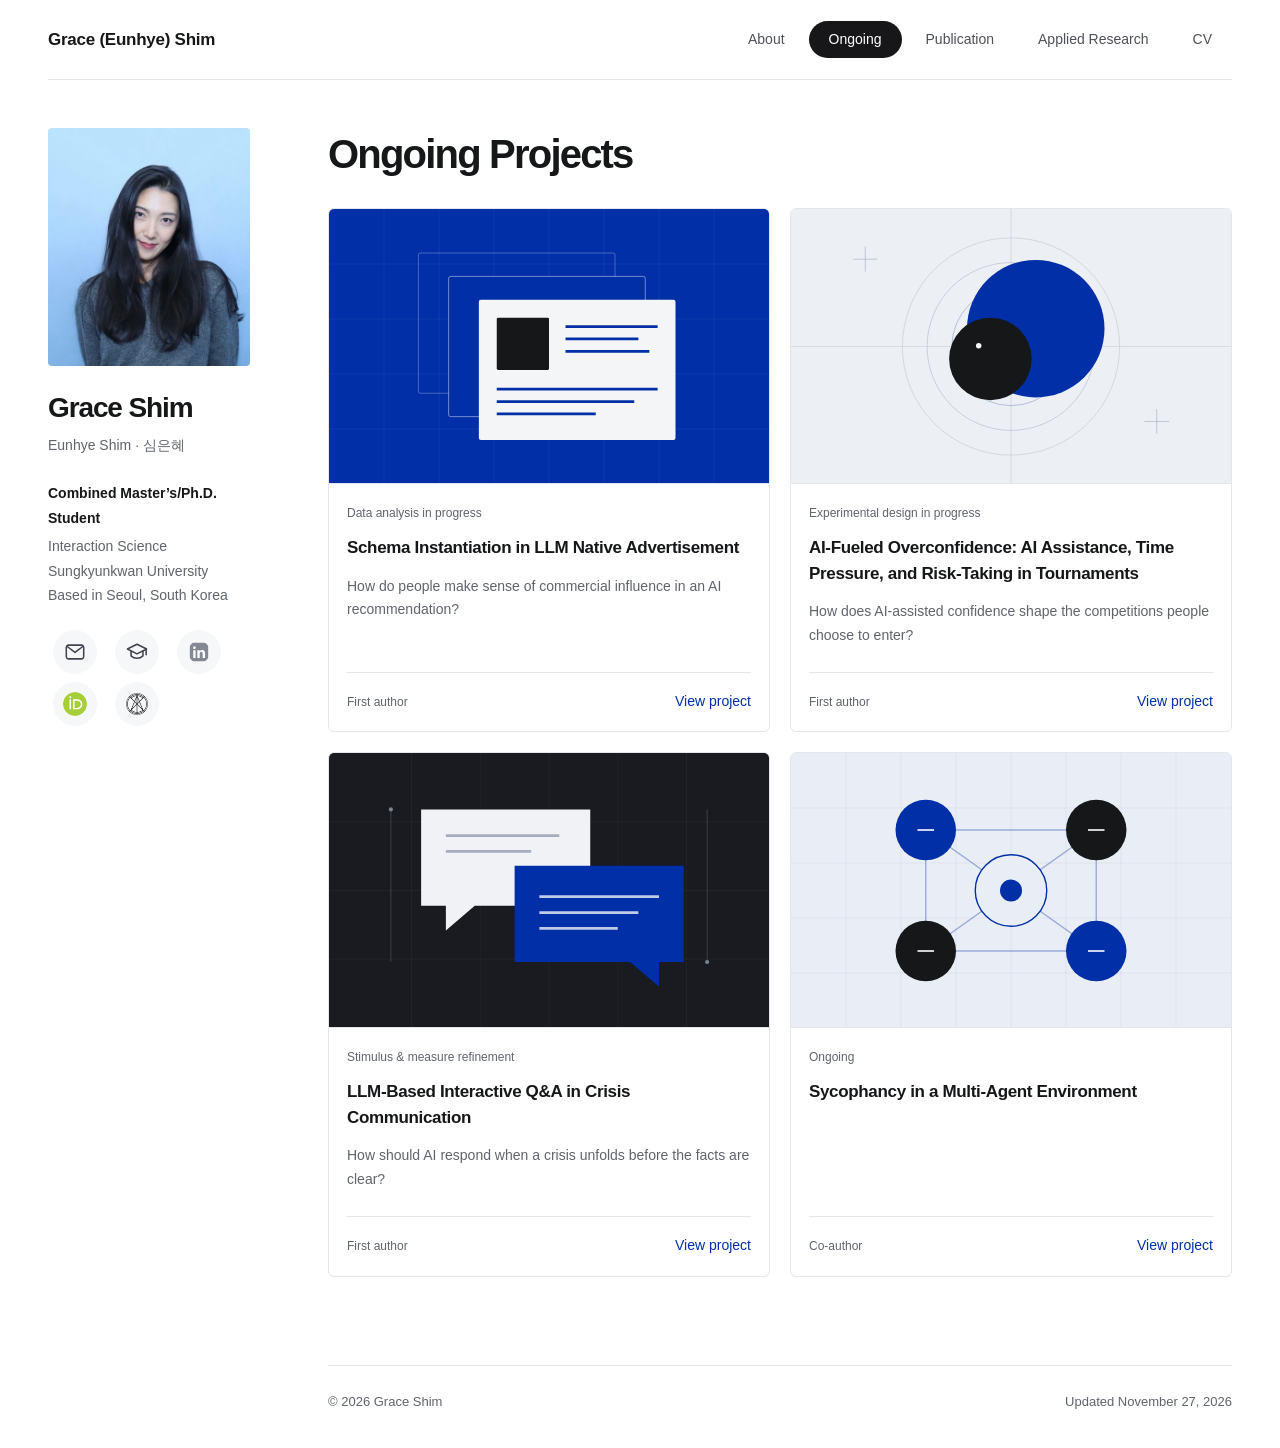
==== ongoing.html @ 19ead4d8 "Keep content aligned when pages start or stop scrolling" ====
<!doctype html>
<html lang="en"><head><meta charset="utf-8"><meta name="viewport" content="width=device-width, initial-scale=1">
<meta name="description" content="Grace (Eunhye) Shim — Combined Master’s/Ph.D. Student in Interaction Science at Sungkyunkwan University. Research and publications.">
<meta name="color-scheme" content="light"><title>Ongoing Projects · Grace Shim</title>
<link rel="icon" href="assets/favicon.svg" type="image/svg+xml">
<link rel="stylesheet" href="assets/style.css?v=fb6dcac56ee7"><script defer src="assets/analytics.js?v=6066d4ee3aa5" data-analytics
      data-measurement-id="G-3YJT2VN86Y" data-allowed-hosts="[&quot;grace807.github.io&quot;]"
      data-page-id="ongoing" data-page-section="ongoing"></script><script defer src="assets/site.js?v=20640fb9d4d9"></script></head>
<body data-page="ongoing"><a class="skip-link" href="#main">Skip to content</a>
<div class="site-shell"><header class="topbar"><a class="wordmark" href="index.html">Grace (Eunhye) Shim</a>
<button class="menu-toggle" type="button" aria-label="Main menu" aria-controls="primary-nav" aria-expanded="false" hidden>
  <svg width="24" height="24" viewBox="0 0 24 24" fill="none" stroke="currentColor" stroke-width="1.7" stroke-linecap="round" aria-hidden="true">
    <path class="menu-bars" d="M3 6h18 M3 12h18 M3 18h18"/><path class="menu-cross" d="m5 5 14 14 M19 5 5 19"/>
  </svg>
</button>
<nav id="primary-nav" aria-label="Main navigation"><a href="index.html" data-track-event="navigation_click" data-track-link-id="about">About</a><a href="ongoing.html" aria-current="page" data-track-event="navigation_click" data-track-link-id="ongoing">Ongoing</a><a href="publications.html" data-track-event="navigation_click" data-track-link-id="publications">Publication</a><a href="research.html" data-track-event="navigation_click" data-track-link-id="research">Applied Research</a><button type="button" class="" data-cv-open aria-haspopup="dialog" aria-controls="cv-dialog" aria-expanded="false">CV</button></nav></header>
<div class="layout"><aside class="profile" aria-label="Grace Shim profile">
<a class="portrait-link" href="index.html" aria-label="Grace Shim home"><img class="portrait" src="assets/portrait.jpg" alt="Portrait of Grace (Eunhye) Shim" width="224" height="260"></a>
<p class="profile-name">Grace Shim</p><p class="also-known">Eunhye Shim · 심은혜</p>
<p class="profile-role">Combined Master’s/Ph.D. Student</p><p class="affiliation">Interaction Science<br>Sungkyunkwan University<br>Based in Seoul, South Korea</p>
<div class="profile-links"><a class="profile-email" href="mailto:eunhyeshim807@gmail.com" aria-label="Email" data-track-event="profile_link_click" data-track-link-id="email"><svg viewBox="0 0 24 24" width="44" height="44" fill="none" stroke="currentColor" stroke-width="1.7" stroke-linecap="round" stroke-linejoin="round" aria-hidden="true" focusable="false"><rect x="2.5" y="4.5" width="19" height="15" rx="2.4"/><path d="m3.5 6 8.5 6.5L20.5 6"/></svg><span class="profile-link-name" aria-hidden="true">Email</span></a><a class="profile-google_scholar" href="https://scholar.google.com/citations?user=8Ap1jGoAAAAJ&amp;hl=ko&amp;oi=ao" aria-label="Google Scholar" data-track-event="profile_link_click" data-track-link-id="google_scholar"><svg viewBox="0 0 24 24" width="44" height="44" fill="none" stroke="currentColor" stroke-width="1.7" stroke-linecap="round" stroke-linejoin="round" aria-hidden="true" focusable="false"><path d="M1.5 8.8 12 3.5l10.5 5.3L12 14.1Z"/><path d="M5.5 11v5.2c3.5 3.5 9.5 3.5 13 0V11m3.5-2v6"/></svg><span class="profile-link-name" aria-hidden="true">Google Scholar</span></a><button class="profile-linkedin" type="button" disabled aria-label="LinkedIn (not linked yet)"><svg viewBox="0 0 24 24" width="44" height="44" fill="none" stroke="currentColor" stroke-width="1.7" stroke-linecap="round" stroke-linejoin="round" aria-hidden="true" focusable="false"><rect x="2" y="2" width="20" height="20" rx="2" fill="currentColor" stroke="none"/><g fill="white" stroke="none"><circle cx="7" cy="7.3" r="1.5"/><path d="M5.7 10h2.6v8.5H5.7zm4.5 0h2.5v1.2c.6-.9 1.5-1.5 2.8-1.5 2.2 0 3.1 1.4 3.1 3.6v5.2H16v-4.8c0-1.2-.4-1.9-1.5-1.9s-1.7.8-1.7 2.1v4.6h-2.6z"/></g></svg><span class="profile-link-name" aria-hidden="true">LinkedIn</span></button><a class="profile-orcid" href="https://orcid.org/0009-0001-8136-0627" aria-label="ORCID" data-track-event="profile_link_click" data-track-link-id="orcid"><img class="profile-logo orcid-logo" src="assets/logos/orcid-id.svg" width="72" height="72" alt=""><span class="profile-link-name" aria-hidden="true">ORCID</span></a><a class="profile-axis_lab" href="https://www.axislabskku.com/members/eunhye-shim" aria-label="AXIS Lab" data-track-event="profile_link_click" data-track-link-id="axis_lab"><img class="profile-logo axis-logo" src="assets/logos/axis-lab.png?v=41e75b4dadca" width="681" height="681" alt=""><span class="profile-link-name" aria-hidden="true">AXIS Lab</span></a></div>
</aside>
<div class="content-column">
<main id="main" tabindex="-1"><h1>Ongoing Projects</h1>
      <div class="portfolio-grid"><article class="portfolio-card">
          <a class="project-card-link" href="research/llm-advertising.html" aria-labelledby="card-llm-advertising" data-track-event="project_open" data-track-content-id="llm-advertising" data-track-content-type="ongoing">
            <div class="project-cover"><img src="assets/research/llm-advertising.svg" alt="" width="640" height="400" loading="lazy" decoding="async"></div>
            <div class="project-card-body"><p class="portfolio-meta">Data analysis in progress</p>
              <h2 id="card-llm-advertising">Schema Instantiation in LLM Native Advertisement</h2><p class="project-teaser">How do people make sense of commercial influence in an AI recommendation?</p>
              <div class="portfolio-bottom"><span>First author</span><span class="project-cta">View project</span></div>
            </div>
          </a></article><article class="portfolio-card">
          <a class="project-card-link" href="research/ai-overconfidence.html" aria-labelledby="card-ai-overconfidence" data-track-event="project_open" data-track-content-id="ai-overconfidence" data-track-content-type="ongoing">
            <div class="project-cover"><img src="assets/research/ai-overconfidence.svg" alt="" width="640" height="400" loading="lazy" decoding="async"></div>
            <div class="project-card-body"><p class="portfolio-meta">Experimental design in progress</p>
              <h2 id="card-ai-overconfidence">AI-Fueled Overconfidence: AI Assistance, Time Pressure, and Risk-Taking in Tournaments</h2><p class="project-teaser">How does AI-assisted confidence shape the competitions people choose to enter?</p>
              <div class="portfolio-bottom"><span>First author</span><span class="project-cta">View project</span></div>
            </div>
          </a></article><article class="portfolio-card">
          <a class="project-card-link" href="research/crisis-communication.html" aria-labelledby="card-crisis-communication" data-track-event="project_open" data-track-content-id="crisis-communication" data-track-content-type="ongoing">
            <div class="project-cover"><img src="assets/research/crisis-communication.svg" alt="" width="640" height="400" loading="lazy" decoding="async"></div>
            <div class="project-card-body"><p class="portfolio-meta">Stimulus &amp; measure refinement</p>
              <h2 id="card-crisis-communication">LLM-Based Interactive Q&amp;A in Crisis Communication</h2><p class="project-teaser">How should AI respond when a crisis unfolds before the facts are clear?</p>
              <div class="portfolio-bottom"><span>First author</span><span class="project-cta">View project</span></div>
            </div>
          </a></article><article class="portfolio-card">
          <a class="project-card-link" href="research/multi-agent-sycophancy.html" aria-labelledby="card-multi-agent-sycophancy" data-track-event="project_open" data-track-content-id="multi-agent-sycophancy" data-track-content-type="ongoing">
            <div class="project-cover"><img src="assets/research/multi-agent-sycophancy.svg" alt="" width="640" height="400" loading="lazy" decoding="async"></div>
            <div class="project-card-body"><p class="portfolio-meta">Ongoing</p>
              <h2 id="card-multi-agent-sycophancy">Sycophancy in a Multi-Agent Environment</h2>
              <div class="portfolio-bottom"><span>Co-author</span><span class="project-cta">View project</span></div>
            </div>
          </a></article></div></main>
<footer><span>© 2026 Grace Shim</span><span class="footer-updated">Updated November 27, 2026</span></footer></div></div></div><dialog id="cv-dialog" aria-labelledby="cv-title" aria-describedby="cv-description">
      <h2 id="cv-title">Curriculum vitae</h2>
      <p id="cv-description">A downloadable CV will be available soon.</p><div class="cv-actions">
      <form method="dialog"><button class="cv-close" autofocus>Close</button></form></div></dialog></body></html>
---- assets/style.css ----
@charset "UTF-8";

/* Palette and type. IKB is reserved for links and restrained accents. */
:root {
  --ink: #161719;
  --muted: #60646c;
  --accent: #002fa7;
  --line: #e5e6e9;
  --soft: #f6f7f9;
  --body: "Helvetica Neue", Helvetica, Arial, sans-serif;
}
* { box-sizing: border-box; }
html { scroll-behavior: smooth; scroll-padding-top: calc(var(--header-height, 180px) + 20px); }
body {
  margin: 0;
  background: #fff;
  color: var(--ink);
  font: 16px/1.75 var(--body);
  -webkit-font-smoothing: antialiased;
}
a { color: var(--accent); text-underline-offset: 4px; text-decoration-thickness: 1px; }
a:hover { color: #001d70; }
button { font: inherit; cursor: pointer; }
a, button, summary { -webkit-tap-highlight-color: transparent; }
a:focus-visible, button:focus-visible, summary:focus-visible {
  outline: 2px solid var(--accent);
  outline-offset: 5px;
}
h1, h2, h3, h4, p { margin-top: 0; }
h1, h2, h3, h4 { line-height: 1.3; }
h1 { font-size: clamp(2.125rem, 3.15vw, 2.5rem); font-weight: 550; letter-spacing: -.045em; margin-bottom: 24px; }
h2 { font-size: 1.5rem; font-weight: 550; letter-spacing: -.035em; margin-bottom: 24px; }
h3 { font-size: 1.0625rem; font-weight: 550; letter-spacing: -.015em; margin-bottom: 8px; }
h4 { font-size: 1rem; font-weight: 550; letter-spacing: -.01em; margin-bottom: 8px; }
p { margin-bottom: 16px; }
main { min-width: 0; outline: none; }
/* The layout column sets one shared width for prose, headings, rules, and figures. */
.site-shell { max-width: 1440px; margin: auto; padding: 0 48px; }
.muted { color: var(--muted); }

/* Open navigation with a compact black active pill. */
.topbar {
  position: sticky;
  top: 0;
  z-index: 20;
  background: #fff;
  flex-shrink: 0;
  min-height: 80px;
  display: flex;
  align-items: center;
  justify-content: space-between;
  gap: 28px;
  border-bottom: 1px solid var(--line);
}
.wordmark { color: var(--ink); font-size: 1.0625rem; letter-spacing: -.015em; font-weight: 650; text-decoration: none; }
.menu-toggle { display: none; }
.topbar nav {
  display: flex;
  flex-wrap: wrap;
  gap: 4px;
  align-items: center;
}
.topbar nav a, .topbar nav button {
  color: #4e5157;
  font-size: .875rem;
  font-weight: 500;
  line-height: 1.5;
  padding: 8px 20px;
  border-radius: 999px;
  white-space: nowrap;
  text-align: center;
  text-decoration: none;
  border: 0;
  background: transparent;
  transition: background-color .16s ease, color .16s ease;
}
.topbar nav a:hover, .topbar nav button:hover { background: #f1f2f4; color: var(--ink); }
.topbar nav a[aria-current="page"], .topbar nav button[aria-expanded="true"] { background: #171719; color: #fff; }
.cv-text-trigger { color: var(--accent); padding: 0; border: 0; background: transparent; }
#cv-dialog { width: min(440px, calc(100% - 40px)); padding: 32px; border: 1px solid var(--line); border-radius: 10px; color: var(--ink); background: #fff; box-shadow: 0 24px 80px #0003; }
#cv-dialog::backdrop { background: #16171966; }
#cv-dialog h2 { margin-bottom: 16px; }
#cv-description { color: var(--muted); font-size: 1rem; }
.cv-actions { display: flex; flex-wrap: wrap; align-items: center; gap: 12px; margin-top: 28px; }
.cv-actions form { margin: 0; }
.cv-close, .cv-download { display: inline-block; padding: 9px 18px; border: 0; border-radius: 999px; font-size: .875rem; font-weight: 500; text-decoration: none; }
.cv-close { color: var(--ink); background: var(--soft); }
.cv-close:hover { background: #e9ebef; }
.cv-download { background: var(--ink); color: #fff; }
.cv-download:hover { background: #33363c; color: #fff; }

/* Portrait rail and reading column. */
.layout { display: grid; grid-template-columns: 216px minmax(0, 1fr); gap: 64px; padding-top: 48px; }
.profile { min-width: 0; }
.content-column { min-width: 0; }
.content-column main { margin-bottom: 88px; }
.portrait-link { display: block; width: fit-content; margin-bottom: 25px; }
.portrait { display: block; width: 202px; height: 238px; object-fit: cover; object-position: center 30%; border-radius: 4px; background: var(--soft); }
.profile-name { font-size: 1.75rem; line-height: 1.2; font-weight: 550; letter-spacing: -.04em; margin-bottom: 8px; }
.also-known { color: var(--muted); font-size: .875rem; margin-bottom: 24px; }
.profile-role { font-size: .875rem; font-weight: 550; margin-bottom: 4px; }
.affiliation { color: var(--muted); font-size: .875rem; line-height: 1.75; margin-bottom: 22px; }
.profile-links { display: grid; grid-template-columns: repeat(3, minmax(44px, 54px)); gap: 8px; }
.profile-links .profile-orcid { grid-column: 1; }
.profile-links :is(a, button) { position: relative; display: grid; justify-items: center; align-content: start; color: #40444c; text-decoration: none; border-radius: 8px; }
.profile-links button:disabled { padding: 0; border: 0; background: transparent; color: #838893; cursor: default; }
.profile-links svg { display: block; padding: 11px; border-radius: 50%; background: var(--soft); }
.profile-logo { display: block; width: 44px; height: 44px; padding: 10px; object-fit: contain; border-radius: 50%; background: var(--soft); }
.axis-logo { padding: 11px; }
.profile-links a:is(:hover, :focus-visible) .profile-logo { outline: 1px solid var(--accent); outline-offset: -1px; }
.profile-links a:hover, .profile-links a:focus-visible { color: var(--accent); }
.profile-links a:is(:hover, :focus-visible) svg { background: #edf1fc; }
.profile-links a:focus-visible { outline-offset: -2px; }
.profile-link-name { position: absolute; bottom: calc(100% + 3px); left: 50%; transform: translateX(-50%); padding: 3px 8px; border-radius: 5px; white-space: nowrap; font-size: .8125rem; color: white; background: var(--ink); visibility: hidden; pointer-events: none; }
.profile-links :is(.profile-email, .profile-orcid) .profile-link-name { left: 0; transform: none; }
.profile-links a:last-child .profile-link-name { left: auto; right: 0; transform: none; }
.profile-links :is(a, button):is(:hover, :focus-visible) .profile-link-name { visibility: visible; }
.intro h1 { margin-bottom: 26px; }
.biography p { color: #45484f; line-height: 1.8; margin-bottom: 18px; }
.research-interests { margin-top: 28px; }
.research-interests h2 { font-size: 1rem; font-weight: 550; letter-spacing: -.01em; margin-bottom: 12px; }
.interest-list { display: flex; flex-wrap: wrap; gap: 8px 22px; list-style: none; margin: 0; padding: 0; }
.interest-list li { position: relative; max-width: 100%; padding-left: 13px; font-size: .875rem; line-height: 1.6; color: #45484f; }
.interest-list li::before { content: ""; position: absolute; left: 0; top: .65em; width: 4px; height: 4px; background: var(--accent); }
.editorial-note { color: #6b7078; font-size: .8125rem; line-height: 1.65; margin-top: 26px; padding-left: 13px; border-left: 1px solid #c8ceda; }
.page-lead { color: var(--muted); margin-bottom: 32px; }
.news-list { list-style: none; margin: 8px 0 0; padding: 0; }
.news-list li { display: grid; grid-template-columns: 84px minmax(0, 1fr); gap: 20px; padding: 18px 0; border-bottom: 1px solid var(--line); }
.news-list time { color: var(--muted); font-size: .875rem; line-height: 1.8; }
.news-list p { margin: 0; font-size: .9375rem; line-height: 1.8; }
.news-emoji { display: inline-block; margin-right: .45em; }
.news-link { display: inline-block; margin-left: 5px; font-size: .875rem; text-decoration: none; }
.news-link:hover { text-decoration: underline; }

/* Image-led ongoing research cards. */
.section { margin-top: 56px; }
.section-heading { display: flex; justify-content: space-between; align-items: baseline; gap: 20px; padding-bottom: 17px; border-bottom: 1px solid #ccd0d6; }
.section-heading h2 { margin-bottom: 0; }
.text-link { font-size: .875rem; font-weight: 500; text-decoration: none; }
.text-link:hover { text-decoration: underline; }
.section-heading .text-link { white-space: nowrap; }
.portfolio-grid { display: grid; grid-template-columns: repeat(2, minmax(0, 1fr)); gap: 20px; margin-top: 28px; }
.portfolio-card { min-width: 0; }
.project-card-link { display: flex; flex-direction: column; height: 100%; color: var(--ink); text-decoration: none; border: 1px solid var(--line); border-radius: 6px; background: #fff; transition: border-color .18s ease, box-shadow .18s ease; }
.project-card-link:hover, .project-card-link:focus-visible { color: var(--ink); border-color: #b8c2d8; box-shadow: 0 8px 24px #1617190a; }
.project-cover { aspect-ratio: 8 / 5; overflow: hidden; background: var(--soft); border-radius: 5px 5px 0 0; border-bottom: 1px solid var(--line); }
.project-cover img { display: block; width: 100%; height: 100%; object-fit: cover; }
.project-card-body { display: flex; flex: 1; flex-direction: column; padding: 20px 18px 18px; }
.portfolio-meta { color: var(--muted); font-size: .75rem; line-height: 1.6; margin-bottom: 12px; }
.portfolio-card h2 { font-size: 1.0625rem; line-height: 1.5; font-weight: 550; letter-spacing: -.02em; margin-bottom: 26px; }
.portfolio-bottom { display: flex; flex-wrap: wrap; justify-content: space-between; align-items: baseline; gap: 8px 14px; margin-top: auto; padding-top: 16px; border-top: 1px solid var(--line); color: var(--muted); font-size: .75rem; }
.project-teaser { color: var(--muted); font-size: .875rem; line-height: 1.7; margin: -12px 0 24px; }
.interface-cover { padding: 16px; display: flex; align-items: center; }
.interface-cover img { height: auto; object-fit: contain; border: 1px solid var(--line); box-shadow: 0 5px 16px #1617190c; }
.project-cta { color: var(--accent); font-size: .875rem; font-weight: 500; }
.project-card-link:hover .project-cta { text-decoration: underline; text-underline-offset: 4px; }

/* Bibliography and filters. */
.publication { border-bottom: 1px solid var(--line); padding: 27px 0; scroll-margin-top: 28px; }
.publication h3 { font-size: 1.0625rem; line-height: 1.6; letter-spacing: -.01em; }
.publication h3 a { color: var(--ink); text-decoration: none; }
.publication h3 a:hover { color: var(--accent); }
.language-note { color: var(--muted); font-size: .8125rem; font-weight: 400; letter-spacing: normal; white-space: nowrap; }
.pub-meta { display: flex; gap: 13px; align-items: center; flex-wrap: wrap; color: var(--muted); font-size: .8125rem; margin-bottom: 12px; }
.tag { color: #555e6d; background: #f2f4f7; border-radius: 999px; padding: 2px 10px; font-size: .75rem; font-weight: 400; }
.authors, .venue { font-size: .875rem; line-height: 1.75; color: var(--muted); margin-bottom: 4px; }
.authors strong { color: var(--ink); font-weight: 550; }
.venue { font-style: normal; }
.resources { display: flex; flex-wrap: wrap; gap: 19px; margin-top: 14px; }
.resources:empty { display: none; }
.resource { font-size: .875rem; text-decoration: none; }
.resource:hover { text-decoration: underline; }
.note { color: var(--muted); font-size: .875rem; margin: 12px 0 5px; }
.filters { display: flex; flex-wrap: wrap; gap: 6px; margin: 29px 0; }
.filters button { border: 1px solid transparent; border-radius: 999px; background: var(--soft); color: #555960; font-size: .875rem; padding: 6px 15px; }
.filters button:hover { background: #e9ebef; }
.filters button[aria-pressed="true"] { background: #171719; color: white; }
.publication-group { margin-top: 36px; }
.publication-group .group-title { font-size: 1.375rem; font-weight: 550; line-height: 1.4; letter-spacing: -.025em; margin: 0; }

/* Background, timelines, and previous applied projects. */
.timeline { margin-top: 28px; }
.timeline-item { border-left: 1px solid #d2d8e0; padding-left: 22px; margin-bottom: 30px; }
.timeline-item h3, .timeline-item h4 { margin-bottom: 5px; }
.timeline-item p { margin-bottom: 5px; }
.timeline-item .date { color: var(--muted); font-size: .8125rem; margin-bottom: 9px; }
.timeline-item .muted, .timeline-item .role { font-size: .875rem; }
.timeline-item .role { color: var(--accent); }
.applied-description { padding-left: 1.2em; margin: 12px 0 0; color: var(--muted); font-size: .875rem; line-height: 1.3; list-style-type: disc; }
.applied-description > li { padding-left: 3px; margin-bottom: 6px; }
.applied-description > li:last-child { margin-bottom: 0; }
.first-section { margin-top: 40px; }
.experience-group { margin-top: 28px; }
.experience-group + .experience-group { margin-top: 36px; }
.experience-heading { font-size: 1.125rem; line-height: 1.5; font-weight: 550; letter-spacing: -.02em; }
.section-toggle { display: flex; align-items: baseline; justify-content: space-between; gap: 24px; padding: 0 0 17px; border-bottom: 1px solid var(--line); cursor: pointer; list-style: none; }
.section-toggle::-webkit-details-marker { display: none; }
.section-toggle h2, .section-toggle h3 { margin-bottom: 0; }
.section-toggle::after { content: "+"; flex: 0 0 24px; font-size: 1.25rem; line-height: 1; text-align: center; font-weight: 400; color: var(--muted); }
details[open] > .section-toggle::after { content: "−"; }
.section-toggle:hover::after { color: var(--ink); }
.disclosure-body { padding-top: 20px; }
.disclosure-body > p { margin-bottom: 8px; }
.prior-heading { margin-top: 44px; }
.applied-projects { margin-top: 25px; }
.applied-project { border-bottom: 1px solid var(--line); }
.applied-project:first-child { border-top: 1px solid var(--line); }
.applied-project > summary, .applied-project-summary { padding: 21px 20px 21px 0; margin-left: 19px; color: var(--ink); font-size: 1rem; font-weight: 500; line-height: 1.65; }
.applied-project > summary { cursor: pointer; list-style-position: outside; }
.applied-project[open] > summary { padding-bottom: 6px; }
.applied-project > summary::marker { color: #757d8a; font-size: .75rem; }
.applied-project-title { display: inline; margin: 0; font: inherit; letter-spacing: normal; }
.project-org { display: block; color: var(--muted); font-size: .875rem; font-weight: 400; margin-top: 5px; }
.applied-project-body { margin-left: 19px; padding: 0 20px 24px 0; }
.applied-project-body .applied-description { margin-left: 12px; }
.applied-project-body .role { color: var(--accent); font-size: .875rem; line-height: 1.5; }
.applied-project-body p { margin-bottom: 8px; }
.applied-project[open] { background: #f8f9fb; }

/* Detail pages and web CV. */
.back-link { display: inline-block; margin-bottom: 35px; }
.project-title { font-size: clamp(1.875rem, 3.2vw, 2.65rem); line-height: 1.3; }
.project-facts { display: grid; grid-template-columns: 1fr 1fr; gap: 25px; padding: 25px 0; border-top: 1px solid var(--line); border-bottom: 1px solid var(--line); margin: 32px 0; }
.project-facts dt { color: var(--muted); font-size: .8125rem; margin-bottom: 5px; }
.project-facts dd { margin: 0; font-size: .9375rem; }
.project-figure { margin: 36px 0 44px; }
.project-figure > a { display: block; padding: 16px; background: var(--soft); border: 1px solid var(--line); border-radius: 6px; }
.project-figure img { display: block; width: 100%; height: auto; }
.project-figure figcaption { font-size: .8125rem; line-height: 1.7; color: var(--muted); margin-top: 13px; }
.project-figure figcaption a { white-space: nowrap; margin-left: 5px; }
.project-gallery { display: grid; grid-template-columns: repeat(2, minmax(0, 1fr)); gap: 22px; margin: 32px 0 40px; }
.project-gallery .project-figure { min-width: 0; margin: 0; scroll-snap-align: start; }
.project-gallery .project-figure > a { padding: 10px; }
.project-gallery:focus-visible { outline: 2px solid var(--accent); outline-offset: 5px; }
.project-gallery-three { grid-template-columns: repeat(3, minmax(0, 1fr)); }
.project-gallery-three .project-figure > a { display: grid; place-items: center; aspect-ratio: 8 / 5; }
.project-gallery-three img { width: 100%; height: 100%; min-height: 0; object-fit: contain; }
.project-gallery-portrait .project-figure > a { aspect-ratio: auto; }
.project-gallery-portrait img { height: auto; }
.figure-label { display: block; color: var(--ink); font-size: .875rem; margin-bottom: 5px; }
.project-section h2 { font-size: 1.125rem; }
.project-progress { color: var(--muted); font-size: .875rem; border-left: 2px solid var(--accent); padding-left: 16px; margin-top: 36px; }
.project-placeholder, .cv-notice { border: 1px solid var(--line); border-radius: 4px; padding: 26px 28px; background: #fafbfc; }
.project-placeholder { margin-top: 36px; }
.project-placeholder h2 { font-size: 1.25rem; margin-bottom: 10px; }
.project-placeholder p { color: var(--muted); margin: 0; }
.source-note { color: var(--muted); font-size: .8125rem; border-top: 1px solid var(--line); padding-top: 24px; margin-top: 36px; }
.cv-notice p { color: var(--muted); font-size: .9375rem; margin-bottom: 14px; }
.print-button { padding: 8px 14px; background: var(--ink); color: white; border: 0; border-radius: 4px; font-size: .875rem; }
.cv-contact { font-size: .9375rem; margin-top: 24px; }
.awards { list-style: none; padding: 0; }
.awards li { padding: 17px 0; border-bottom: 1px solid var(--line); font-size: 1rem; }
.awards strong { font-weight: 550; }
.awards span { display: block; color: var(--muted); font-size: .875rem; }
.awards p { font-size: .9375rem; color: var(--muted); margin: 5px 0 0; }
.skills > div { margin-bottom: 22px; }
.skills dt { font-weight: 550; }
.skills dd { color: var(--muted); margin: 4px 0; }
.research-list { margin-top: 22px; }
.research-card { padding: 22px 0; border-bottom: 1px solid var(--line); }
.research-card h3 { font-size: 1.0625rem; line-height: 1.6; }
.research-card h3 a { color: var(--ink); text-decoration: none; }
.research-card h3 a:hover { color: var(--accent); }
.research-card p { font-size: .875rem; color: var(--muted); margin-bottom: 10px; }
footer { display: flex; justify-content: space-between; gap: 18px; border-top: 1px solid var(--line); padding: 25px 0 35px; font-size: .8125rem; color: var(--muted); }

/* Accessibility and responsive layout. */
/* Keep content aligned across short and long pages with classic scrollbars. */
@media screen {
  html { overflow-y: scroll; }
}
@media (forced-colors: none) {
  html.auto-hide-scrollbar { scrollbar-width: thin; scrollbar-color: transparent transparent; transition: scrollbar-color .25s ease; }
  html.auto-hide-scrollbar.is-scrolling { scrollbar-color: #c8cbd1 transparent; }
  html.auto-hide-scrollbar body { scrollbar-color: auto; }
  html.auto-hide-scrollbar::-webkit-scrollbar { width: 6px; height: 6px; }
  html.auto-hide-scrollbar::-webkit-scrollbar-track { background: transparent; }
  html.auto-hide-scrollbar::-webkit-scrollbar-thumb { background: transparent; border-radius: 999px; }
  html.auto-hide-scrollbar.is-scrolling::-webkit-scrollbar-thumb { background: #c8cbd1; }
  html.auto-hide-scrollbar::-webkit-scrollbar-button { display: none; }
}
.skip-link { position: fixed; left: 20px; top: -80px; padding: 12px 20px; z-index: 30; background: white; }
.skip-link:focus { top: 12px; }
.sr-only { position: absolute; width: 1px; height: 1px; padding: 0; margin: -1px; overflow: hidden; clip: rect(0,0,0,0); white-space: nowrap; border: 0; }
[hidden] { display: none !important; }
@media screen and (min-width: 761px) {
  .profile { position: sticky; top: calc(var(--header-height, 80px) + 48px); align-self: start; max-height: calc(100vh - var(--header-height, 80px) - 72px); max-height: calc(100dvh - var(--header-height, 80px) - 72px); overflow-y: auto; scrollbar-width: none; }
  .profile::-webkit-scrollbar { display: none; }
}
@media (max-width: 1000px) {
  .site-shell { padding: 0 32px; }
  .layout { grid-template-columns: 184px minmax(0,1fr); gap: 44px; }
  .portrait { width: 184px; height: 218px; }
  .topbar nav a, .topbar nav button { padding-inline: 14px; }
}
@media (max-width: 760px) {
  .site-shell { padding: 0 24px; }
  .topbar { min-height: 0; padding: 8px 0; display: grid; grid-template-columns: minmax(0, 1fr) auto; gap: 0 12px; }
  .wordmark { font-size: 1rem; }
  .menu-toggle {
    display: grid; place-items: center; width: 44px; height: 44px; padding: 0;
    color: var(--ink); border: 0; background: transparent; border-radius: 50%;
  }
  .menu-toggle:focus-visible { outline-offset: -2px; }
  .menu-toggle .menu-cross, .menu-toggle[aria-expanded="true"] .menu-bars { display: none; }
  .menu-toggle[aria-expanded="true"] .menu-cross { display: inline; }
  .topbar nav { grid-column: 1 / -1; justify-content: flex-start; gap: 4px; }
  .menu-toggle:not([hidden])[aria-expanded="false"] + nav { display: none; }
  .menu-toggle[aria-expanded="true"] + nav {
    display: grid; justify-content: stretch; gap: 2px; padding: 4px 0 8px;
    max-height: 55vh; max-height: 55dvh; overflow-y: auto;
  }
  .menu-toggle[aria-expanded="true"] + nav :is(a, button) { min-height: 44px; text-align: left; padding: 11px 16px; }
  .menu-toggle[aria-expanded="true"] + nav :focus-visible { outline-offset: -2px; }
  .topbar nav a, .topbar nav button { padding: 9px 12px; }
  .layout { display: block; padding-top: 30px; padding-bottom: 48px; }
  .content-column main { margin-bottom: 48px; }
  .profile { position: static; display: grid; grid-template-columns: 92px minmax(0,1fr); column-gap: 22px; border-bottom: 1px solid var(--line); padding-bottom: 28px; margin-bottom: 36px; }
  body:not([data-page="index"]) .profile { display: none; }
  .portrait-link { grid-column: 1; grid-row: 1/6; margin: 0; }
  .portrait { width: 92px; height: 115px; }
  .profile-name { grid-column: 2; font-size: 1.5rem; margin: 0 0 4px; }
  .also-known { grid-column: 2; margin-bottom: 9px; font-size: .8125rem; }
  .profile-role { grid-column: 2; margin-bottom: 3px; }
  .affiliation { grid-column: 2; font-size: .8125rem; margin: 0; }
  .profile-links { grid-column: 1/-1; grid-template-columns: repeat(3, minmax(0, 76px)); margin-top: 21px; row-gap: 12px; }
  .profile-links :is(a, button) { gap: 3px; }
  .profile-links :is(a, button) .profile-link-name { position: static; transform: none; padding: 0; visibility: visible; white-space: normal; text-align: center; line-height: 1.3; background: transparent; color: inherit; }
  .section { margin-top: 44px; }
  .section-heading { gap: 14px; }
  .section-heading h2 { font-size: 1.375rem; }
  .section-heading .text-link { font-size: .8125rem; }
  .applied-project-body { padding-right: 16px; }
  .applied-project-body .applied-description { margin-left: 8px; }
  footer { flex-wrap: wrap; gap: 4px 8px; }
  .footer-updated { margin-inline-start: auto; text-align: end; }
}
@media (max-width: 540px) {
  .project-gallery { grid-template-columns: none; grid-auto-flow: column; grid-auto-columns: 86%; gap: 16px; overflow-x: auto; scroll-snap-type: x mandatory; padding-bottom: 12px; }
  .news-list li { grid-template-columns: 70px minmax(0, 1fr); gap: 14px; }
  .portfolio-grid { grid-template-columns: 1fr; gap: 24px; }
  .project-card-body { padding: 22px; }
  .portfolio-card h2 { font-size: 1.125rem; }
  .project-facts { column-gap: 18px; }
  .project-placeholder, .cv-notice { padding: 22px; }
}
@media (max-width: 360px) {
  .site-shell { padding: 0 18px; }
  footer { font-size: .75rem; }
  .section-heading { flex-wrap: wrap; gap: 8px; }
}
@media (prefers-reduced-motion: reduce) {
  html { scroll-behavior: auto; }
  html.auto-hide-scrollbar, .topbar nav a, .topbar nav button, .project-card-link { transition: none; }
}
@media print {
  @page { margin: 18mm; }
  body { background: white; font-size: 10pt; line-height: 1.5; }
  .site-shell { max-width: none; padding: 0; }
  .topbar, .profile, .skip-link, .filters, footer, #cv-dialog, [data-cv-open] { display: none !important; }
  .layout { display: block; padding: 0; }
  h1 { font-size: 23pt; } h2 { font-size: 15pt; } h3, h4, .publication h3 { font-size: 11pt; }
  .section { margin-top: 23pt; }
  .publication, .timeline-item, .research-card, .awards li, .applied-project, .portfolio-card { break-inside: avoid; }
  .publication { padding: 12pt 0; }
  .cv-notice { background: white; padding: 9pt; }
  .cv-notice p { margin: 0; }
  .resource, .text-link { font-size: 9pt; }
  a { color: inherit; }
  .research-card { margin-bottom: 9pt; padding: 10pt; }
  .portfolio-grid { display: block; }
  .portfolio-card { margin-bottom: 12pt; }
  .project-cover { display: none; }
  .project-card-link { box-shadow: none; }
}
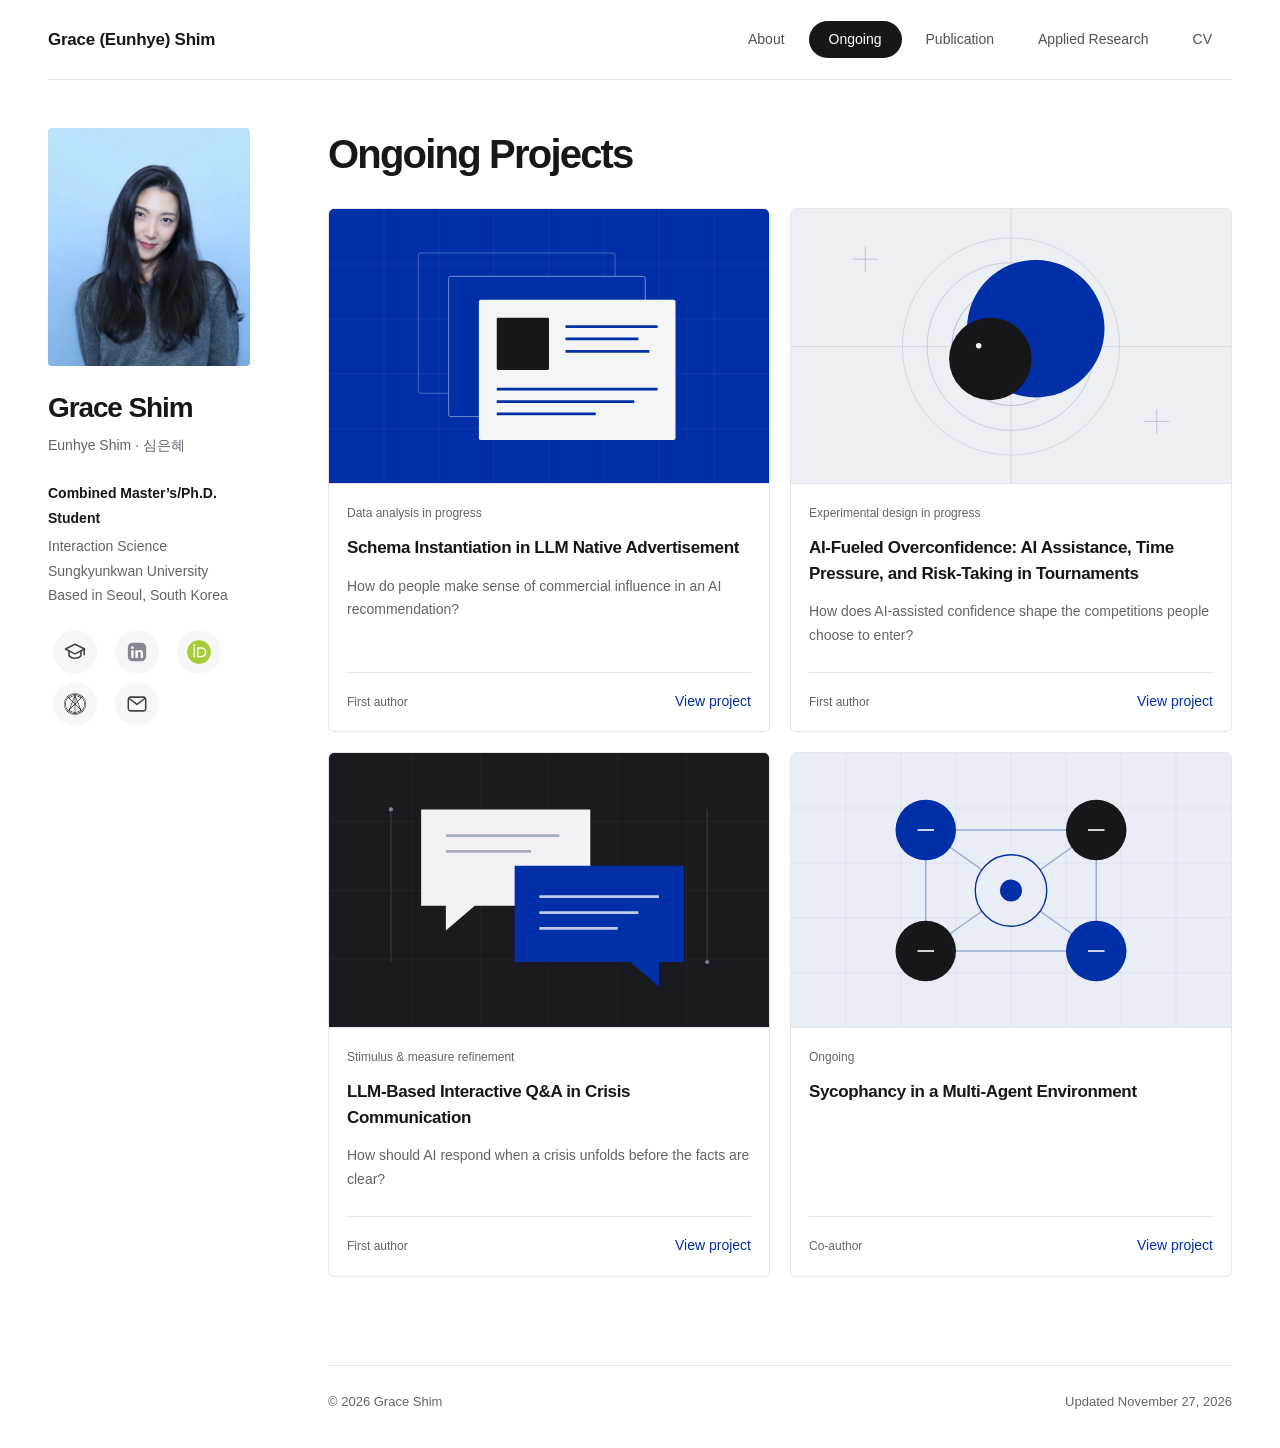
==== commit 3719584e: "Reorder profile links and give the email button copy feedback" ====
--- a/ongoing.html
+++ b/ongoing.html
@@ -3,9 +3,9 @@
 <meta name="description" content="Grace (Eunhye) Shim — Combined Master’s/Ph.D. Student in Interaction Science at Sungkyunkwan University. Research and publications.">
 <meta name="color-scheme" content="light"><title>Ongoing Projects · Grace Shim</title>
 <link rel="icon" href="assets/favicon.svg" type="image/svg+xml">
-<link rel="stylesheet" href="assets/style.css?v=fb6dcac56ee7"><script defer src="assets/analytics.js?v=6066d4ee3aa5" data-analytics
+<link rel="stylesheet" href="assets/style.css?v=24a36fdd7188"><script defer src="assets/analytics.js?v=6066d4ee3aa5" data-analytics
       data-measurement-id="G-3YJT2VN86Y" data-allowed-hosts="[&quot;grace807.github.io&quot;]"
-      data-page-id="ongoing" data-page-section="ongoing"></script><script defer src="assets/site.js?v=20640fb9d4d9"></script></head>
+      data-page-id="ongoing" data-page-section="ongoing"></script><script defer src="assets/site.js?v=59429a5bbf09"></script></head>
 <body data-page="ongoing"><a class="skip-link" href="#main">Skip to content</a>
 <div class="site-shell"><header class="topbar"><a class="wordmark" href="index.html">Grace (Eunhye) Shim</a>
 <button class="menu-toggle" type="button" aria-label="Main menu" aria-controls="primary-nav" aria-expanded="false" hidden>
@@ -18,7 +18,9 @@
 <a class="portrait-link" href="index.html" aria-label="Grace Shim home"><img class="portrait" src="assets/portrait.jpg" alt="Portrait of Grace (Eunhye) Shim" width="224" height="260"></a>
 <p class="profile-name">Grace Shim</p><p class="also-known">Eunhye Shim · 심은혜</p>
 <p class="profile-role">Combined Master’s/Ph.D. Student</p><p class="affiliation">Interaction Science<br>Sungkyunkwan University<br>Based in Seoul, South Korea</p>
-<div class="profile-links"><a class="profile-email" href="mailto:eunhyeshim807@gmail.com" aria-label="Email" data-track-event="profile_link_click" data-track-link-id="email"><svg viewBox="0 0 24 24" width="44" height="44" fill="none" stroke="currentColor" stroke-width="1.7" stroke-linecap="round" stroke-linejoin="round" aria-hidden="true" focusable="false"><rect x="2.5" y="4.5" width="19" height="15" rx="2.4"/><path d="m3.5 6 8.5 6.5L20.5 6"/></svg><span class="profile-link-name" aria-hidden="true">Email</span></a><a class="profile-google_scholar" href="https://scholar.google.com/citations?user=8Ap1jGoAAAAJ&amp;hl=ko&amp;oi=ao" aria-label="Google Scholar" data-track-event="profile_link_click" data-track-link-id="google_scholar"><svg viewBox="0 0 24 24" width="44" height="44" fill="none" stroke="currentColor" stroke-width="1.7" stroke-linecap="round" stroke-linejoin="round" aria-hidden="true" focusable="false"><path d="M1.5 8.8 12 3.5l10.5 5.3L12 14.1Z"/><path d="M5.5 11v5.2c3.5 3.5 9.5 3.5 13 0V11m3.5-2v6"/></svg><span class="profile-link-name" aria-hidden="true">Google Scholar</span></a><button class="profile-linkedin" type="button" disabled aria-label="LinkedIn (not linked yet)"><svg viewBox="0 0 24 24" width="44" height="44" fill="none" stroke="currentColor" stroke-width="1.7" stroke-linecap="round" stroke-linejoin="round" aria-hidden="true" focusable="false"><rect x="2" y="2" width="20" height="20" rx="2" fill="currentColor" stroke="none"/><g fill="white" stroke="none"><circle cx="7" cy="7.3" r="1.5"/><path d="M5.7 10h2.6v8.5H5.7zm4.5 0h2.5v1.2c.6-.9 1.5-1.5 2.8-1.5 2.2 0 3.1 1.4 3.1 3.6v5.2H16v-4.8c0-1.2-.4-1.9-1.5-1.9s-1.7.8-1.7 2.1v4.6h-2.6z"/></g></svg><span class="profile-link-name" aria-hidden="true">LinkedIn</span></button><a class="profile-orcid" href="https://orcid.org/0009-0001-8136-0627" aria-label="ORCID" data-track-event="profile_link_click" data-track-link-id="orcid"><img class="profile-logo orcid-logo" src="assets/logos/orcid-id.svg" width="72" height="72" alt=""><span class="profile-link-name" aria-hidden="true">ORCID</span></a><a class="profile-axis_lab" href="https://www.axislabskku.com/members/eunhye-shim" aria-label="AXIS Lab" data-track-event="profile_link_click" data-track-link-id="axis_lab"><img class="profile-logo axis-logo" src="assets/logos/axis-lab.png?v=41e75b4dadca" width="681" height="681" alt=""><span class="profile-link-name" aria-hidden="true">AXIS Lab</span></a></div>
+<div class="profile-links"><a class="profile-google_scholar" href="https://scholar.google.com/citations?user=8Ap1jGoAAAAJ&amp;hl=ko&amp;oi=ao" aria-label="Google Scholar" data-track-event="profile_link_click" data-track-link-id="google_scholar"><svg viewBox="0 0 24 24" width="44" height="44" fill="none" stroke="currentColor" stroke-width="1.7" stroke-linecap="round" stroke-linejoin="round" aria-hidden="true" focusable="false"><path d="M1.5 8.8 12 3.5l10.5 5.3L12 14.1Z"/><path d="M5.5 11v5.2c3.5 3.5 9.5 3.5 13 0V11m3.5-2v6"/></svg><span class="profile-link-name" aria-hidden="true">Google Scholar</span></a><button class="profile-linkedin" type="button" disabled aria-label="LinkedIn (not linked yet)"><svg viewBox="0 0 24 24" width="44" height="44" fill="none" stroke="currentColor" stroke-width="1.7" stroke-linecap="round" stroke-linejoin="round" aria-hidden="true" focusable="false"><rect x="2" y="2" width="20" height="20" rx="2" fill="currentColor" stroke="none"/><g fill="white" stroke="none"><circle cx="7" cy="7.3" r="1.5"/><path d="M5.7 10h2.6v8.5H5.7zm4.5 0h2.5v1.2c.6-.9 1.5-1.5 2.8-1.5 2.2 0 3.1 1.4 3.1 3.6v5.2H16v-4.8c0-1.2-.4-1.9-1.5-1.9s-1.7.8-1.7 2.1v4.6h-2.6z"/></g></svg><span class="profile-link-name" aria-hidden="true">LinkedIn</span></button><a class="profile-orcid" href="https://orcid.org/0009-0001-8136-0627" aria-label="ORCID" data-track-event="profile_link_click" data-track-link-id="orcid"><img class="profile-logo orcid-logo" src="assets/logos/orcid-id.svg" width="72" height="72" alt=""><span class="profile-link-name" aria-hidden="true">ORCID</span></a><a class="profile-axis_lab" href="https://www.axislabskku.com/members/eunhye-shim" aria-label="AXIS Lab" data-track-event="profile_link_click" data-track-link-id="axis_lab"><img class="profile-logo axis-logo" src="assets/logos/axis-lab.png?v=41e75b4dadca" width="681" height="681" alt=""><span class="profile-link-name" aria-hidden="true">AXIS Lab</span></a><a class="profile-email" href="mailto:eunhyeshim807@gmail.com" aria-label="Email" data-track-event="profile_link_click" data-track-link-id="email"><svg viewBox="0 0 24 24" width="44" height="44" fill="none" stroke="currentColor" stroke-width="1.7" stroke-linecap="round" stroke-linejoin="round" aria-hidden="true" focusable="false"><rect x="2.5" y="4.5" width="19" height="15" rx="2.4"/><path d="m3.5 6 8.5 6.5L20.5 6"/></svg><span class="profile-link-name" aria-hidden="true">Email</span></a></div>
+      <div class="email-feedback"><p role="status"></p>
+        <input type="text" readonly hidden aria-label="Email address" value="eunhyeshim807@gmail.com"></div>
 </aside>
 <div class="content-column">
 <main id="main" tabindex="-1"><h1>Ongoing Projects</h1>
--- a/assets/style.css
+++ b/assets/style.css
@@ -101,19 +101,24 @@
 .profile-role { font-size: .875rem; font-weight: 550; margin-bottom: 4px; }
 .affiliation { color: var(--muted); font-size: .875rem; line-height: 1.75; margin-bottom: 22px; }
 .profile-links { display: grid; grid-template-columns: repeat(3, minmax(44px, 54px)); gap: 8px; }
-.profile-links .profile-orcid { grid-column: 1; }
+.profile-links .profile-axis_lab { grid-column: 1; }
 .profile-links :is(a, button) { position: relative; display: grid; justify-items: center; align-content: start; color: #40444c; text-decoration: none; border-radius: 8px; }
-.profile-links button:disabled { padding: 0; border: 0; background: transparent; color: #838893; cursor: default; }
+.profile-links button { padding: 0; border: 0; background: transparent; }
+.profile-links button:disabled { color: #838893; cursor: default; }
+.email-feedback { grid-column: 1 / -1; min-width: 0; font-size: .8125rem; }
+.email-feedback p { margin: 0; color: var(--muted); }
+.email-feedback p:not(:empty) { margin-top: 8px; }
+.email-feedback input { width: 100%; max-width: 260px; padding: 5px; border: 1px solid var(--line); border-radius: 4px; color: var(--ink); background: white; font: inherit; }
 .profile-links svg { display: block; padding: 11px; border-radius: 50%; background: var(--soft); }
 .profile-logo { display: block; width: 44px; height: 44px; padding: 10px; object-fit: contain; border-radius: 50%; background: var(--soft); }
 .axis-logo { padding: 11px; }
 .profile-links a:is(:hover, :focus-visible) .profile-logo { outline: 1px solid var(--accent); outline-offset: -1px; }
-.profile-links a:hover, .profile-links a:focus-visible { color: var(--accent); }
-.profile-links a:is(:hover, :focus-visible) svg { background: #edf1fc; }
-.profile-links a:focus-visible { outline-offset: -2px; }
+.profile-links :is(a, button:enabled):is(:hover, :focus-visible) { color: var(--accent); }
+.profile-links :is(a, button:enabled):is(:hover, :focus-visible) svg { background: #edf1fc; }
+.profile-links :is(a, button):focus-visible { outline-offset: -2px; }
 .profile-link-name { position: absolute; bottom: calc(100% + 3px); left: 50%; transform: translateX(-50%); padding: 3px 8px; border-radius: 5px; white-space: nowrap; font-size: .8125rem; color: white; background: var(--ink); visibility: hidden; pointer-events: none; }
-.profile-links :is(.profile-email, .profile-orcid) .profile-link-name { left: 0; transform: none; }
-.profile-links a:last-child .profile-link-name { left: auto; right: 0; transform: none; }
+.profile-links :is(.profile-google_scholar, .profile-axis_lab) .profile-link-name { left: 0; transform: none; }
+.profile-links .profile-orcid .profile-link-name { left: auto; right: 0; transform: none; }
 .profile-links :is(a, button):is(:hover, :focus-visible) .profile-link-name { visibility: visible; }
 .intro h1 { margin-bottom: 26px; }
 .biography p { color: #45484f; line-height: 1.8; margin-bottom: 18px; }
@@ -202,9 +207,9 @@
 .disclosure-body { padding-top: 20px; }
 .disclosure-body > p { margin-bottom: 8px; }
 .prior-heading { margin-top: 44px; }
-.applied-projects { margin-top: 25px; }
+.disclosure-body > .applied-projects { margin-top: 25px; }
 .applied-project { border-bottom: 1px solid var(--line); }
-.applied-project:first-child { border-top: 1px solid var(--line); }
+.disclosure-body .applied-project:first-child { border-top: 1px solid var(--line); }
 .applied-project > summary, .applied-project-summary { padding: 21px 20px 21px 0; margin-left: 19px; color: var(--ink); font-size: 1rem; font-weight: 500; line-height: 1.65; }
 .applied-project > summary { cursor: pointer; list-style-position: outside; }
 .applied-project[open] > summary { padding-bottom: 6px; }
@@ -270,14 +275,16 @@
   html { overflow-y: scroll; }
 }
 @media (forced-colors: none) {
-  html.auto-hide-scrollbar { scrollbar-width: thin; scrollbar-color: transparent transparent; transition: scrollbar-color .25s ease; }
+  /* Set the width on the first paint. JavaScript only fades the thumb. */
+  html { scrollbar-width: thin; }
+  html.auto-hide-scrollbar { scrollbar-color: transparent transparent; transition: scrollbar-color .25s ease; }
   html.auto-hide-scrollbar.is-scrolling { scrollbar-color: #c8cbd1 transparent; }
   html.auto-hide-scrollbar body { scrollbar-color: auto; }
-  html.auto-hide-scrollbar::-webkit-scrollbar { width: 6px; height: 6px; }
+  html::-webkit-scrollbar { width: 6px; height: 6px; }
   html.auto-hide-scrollbar::-webkit-scrollbar-track { background: transparent; }
   html.auto-hide-scrollbar::-webkit-scrollbar-thumb { background: transparent; border-radius: 999px; }
   html.auto-hide-scrollbar.is-scrolling::-webkit-scrollbar-thumb { background: #c8cbd1; }
-  html.auto-hide-scrollbar::-webkit-scrollbar-button { display: none; }
+  html::-webkit-scrollbar-button { display: none; }
 }
 .skip-link { position: fixed; left: 20px; top: -80px; padding: 12px 20px; z-index: 30; background: white; }
 .skip-link:focus { top: 12px; }
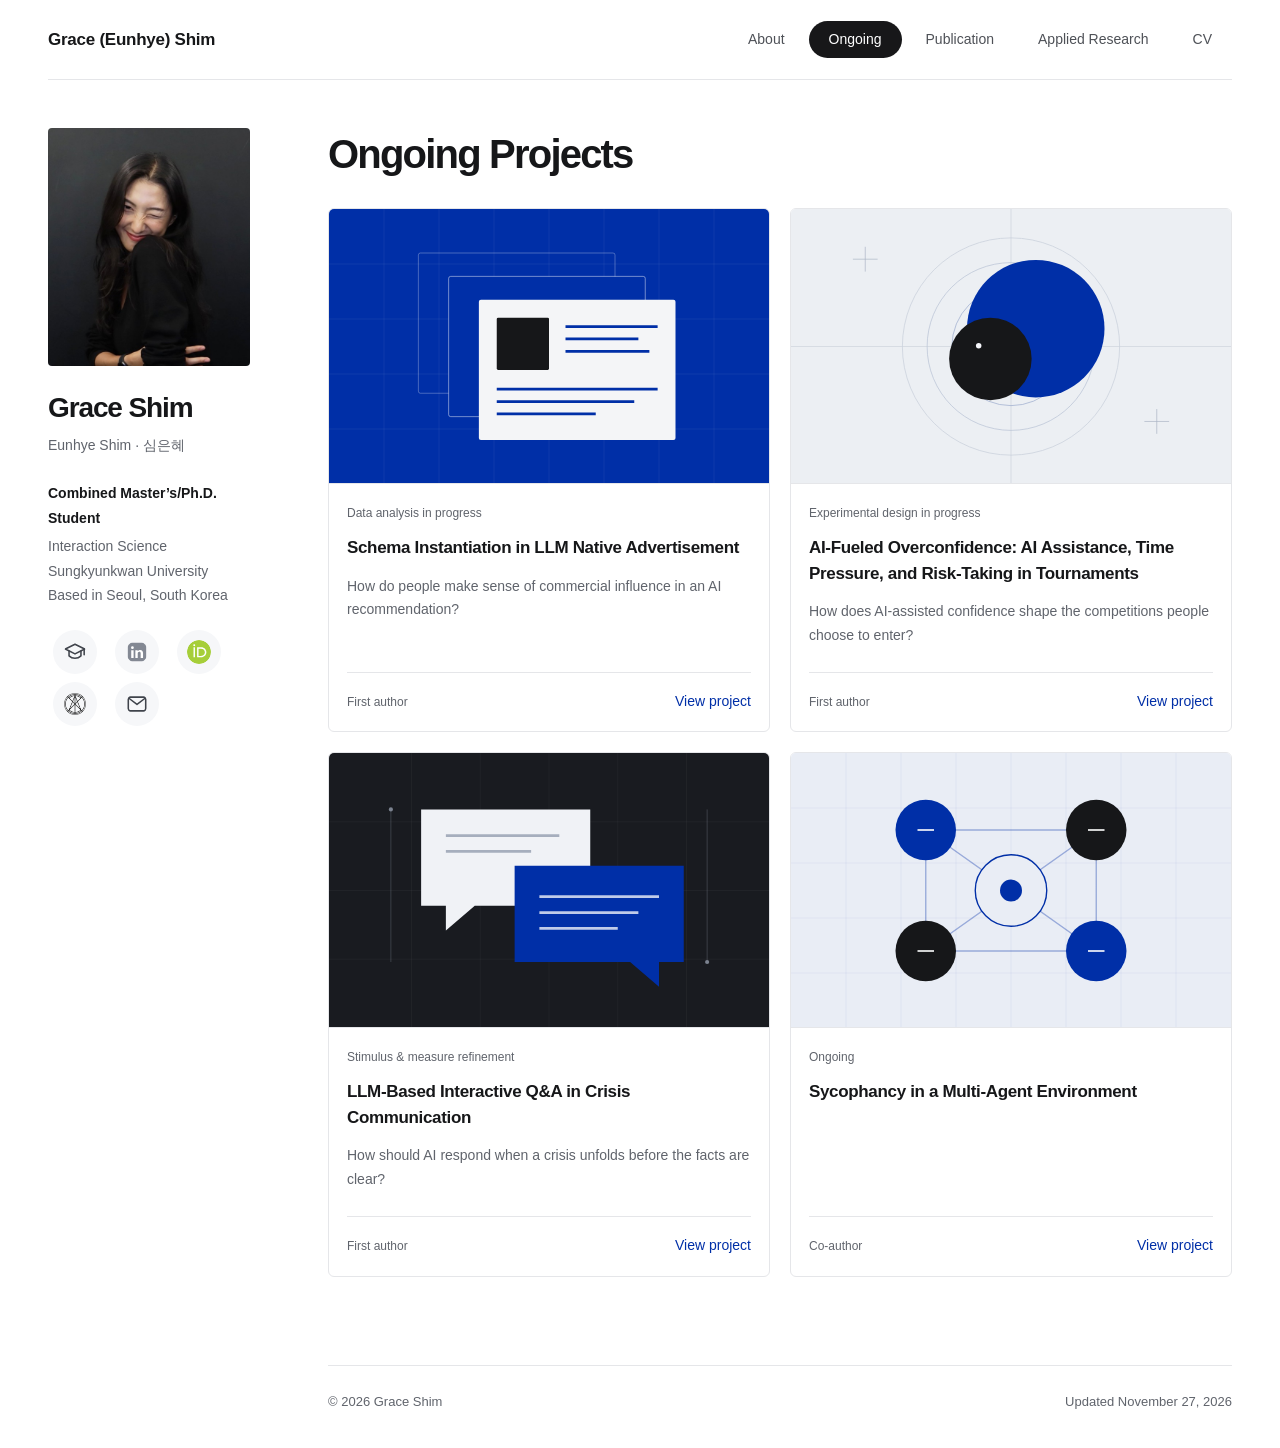
==== commit d828e321: "Use the wider winking portrait across the site" ====
--- a/ongoing.html
+++ b/ongoing.html
@@ -15,7 +15,7 @@
 </button>
 <nav id="primary-nav" aria-label="Main navigation"><a href="index.html" data-track-event="navigation_click" data-track-link-id="about">About</a><a href="ongoing.html" aria-current="page" data-track-event="navigation_click" data-track-link-id="ongoing">Ongoing</a><a href="publications.html" data-track-event="navigation_click" data-track-link-id="publications">Publication</a><a href="research.html" data-track-event="navigation_click" data-track-link-id="research">Applied Research</a><button type="button" class="" data-cv-open aria-haspopup="dialog" aria-controls="cv-dialog" aria-expanded="false">CV</button></nav></header>
 <div class="layout"><aside class="profile" aria-label="Grace Shim profile">
-<a class="portrait-link" href="index.html" aria-label="Grace Shim home"><img class="portrait" src="assets/portrait.jpg" alt="Portrait of Grace (Eunhye) Shim" width="224" height="260"></a>
+<a class="portrait-link" href="index.html" aria-label="Grace Shim home"><img class="portrait" src="assets/portrait.jpg?v=2a0abec2c35b" alt="Portrait of Grace (Eunhye) Shim" width="552" height="650"></a>
 <p class="profile-name">Grace Shim</p><p class="also-known">Eunhye Shim · 심은혜</p>
 <p class="profile-role">Combined Master’s/Ph.D. Student</p><p class="affiliation">Interaction Science<br>Sungkyunkwan University<br>Based in Seoul, South Korea</p>
 <div class="profile-links"><a class="profile-google_scholar" href="https://scholar.google.com/citations?user=8Ap1jGoAAAAJ&amp;hl=ko&amp;oi=ao" aria-label="Google Scholar" data-track-event="profile_link_click" data-track-link-id="google_scholar"><svg viewBox="0 0 24 24" width="44" height="44" fill="none" stroke="currentColor" stroke-width="1.7" stroke-linecap="round" stroke-linejoin="round" aria-hidden="true" focusable="false"><path d="M1.5 8.8 12 3.5l10.5 5.3L12 14.1Z"/><path d="M5.5 11v5.2c3.5 3.5 9.5 3.5 13 0V11m3.5-2v6"/></svg><span class="profile-link-name" aria-hidden="true">Google Scholar</span></a><button class="profile-linkedin" type="button" disabled aria-label="LinkedIn (not linked yet)"><svg viewBox="0 0 24 24" width="44" height="44" fill="none" stroke="currentColor" stroke-width="1.7" stroke-linecap="round" stroke-linejoin="round" aria-hidden="true" focusable="false"><rect x="2" y="2" width="20" height="20" rx="2" fill="currentColor" stroke="none"/><g fill="white" stroke="none"><circle cx="7" cy="7.3" r="1.5"/><path d="M5.7 10h2.6v8.5H5.7zm4.5 0h2.5v1.2c.6-.9 1.5-1.5 2.8-1.5 2.2 0 3.1 1.4 3.1 3.6v5.2H16v-4.8c0-1.2-.4-1.9-1.5-1.9s-1.7.8-1.7 2.1v4.6h-2.6z"/></g></svg><span class="profile-link-name" aria-hidden="true">LinkedIn</span></button><a class="profile-orcid" href="https://orcid.org/0009-0001-8136-0627" aria-label="ORCID" data-track-event="profile_link_click" data-track-link-id="orcid"><img class="profile-logo orcid-logo" src="assets/logos/orcid-id.svg" width="72" height="72" alt=""><span class="profile-link-name" aria-hidden="true">ORCID</span></a><a class="profile-axis_lab" href="https://www.axislabskku.com/members/eunhye-shim" aria-label="AXIS Lab" data-track-event="profile_link_click" data-track-link-id="axis_lab"><img class="profile-logo axis-logo" src="assets/logos/axis-lab.png?v=41e75b4dadca" width="681" height="681" alt=""><span class="profile-link-name" aria-hidden="true">AXIS Lab</span></a><a class="profile-email" href="mailto:eunhyeshim807@gmail.com" aria-label="Email" data-track-event="profile_link_click" data-track-link-id="email"><svg viewBox="0 0 24 24" width="44" height="44" fill="none" stroke="currentColor" stroke-width="1.7" stroke-linecap="round" stroke-linejoin="round" aria-hidden="true" focusable="false"><rect x="2.5" y="4.5" width="19" height="15" rx="2.4"/><path d="m3.5 6 8.5 6.5L20.5 6"/></svg><span class="profile-link-name" aria-hidden="true">Email</span></a></div>
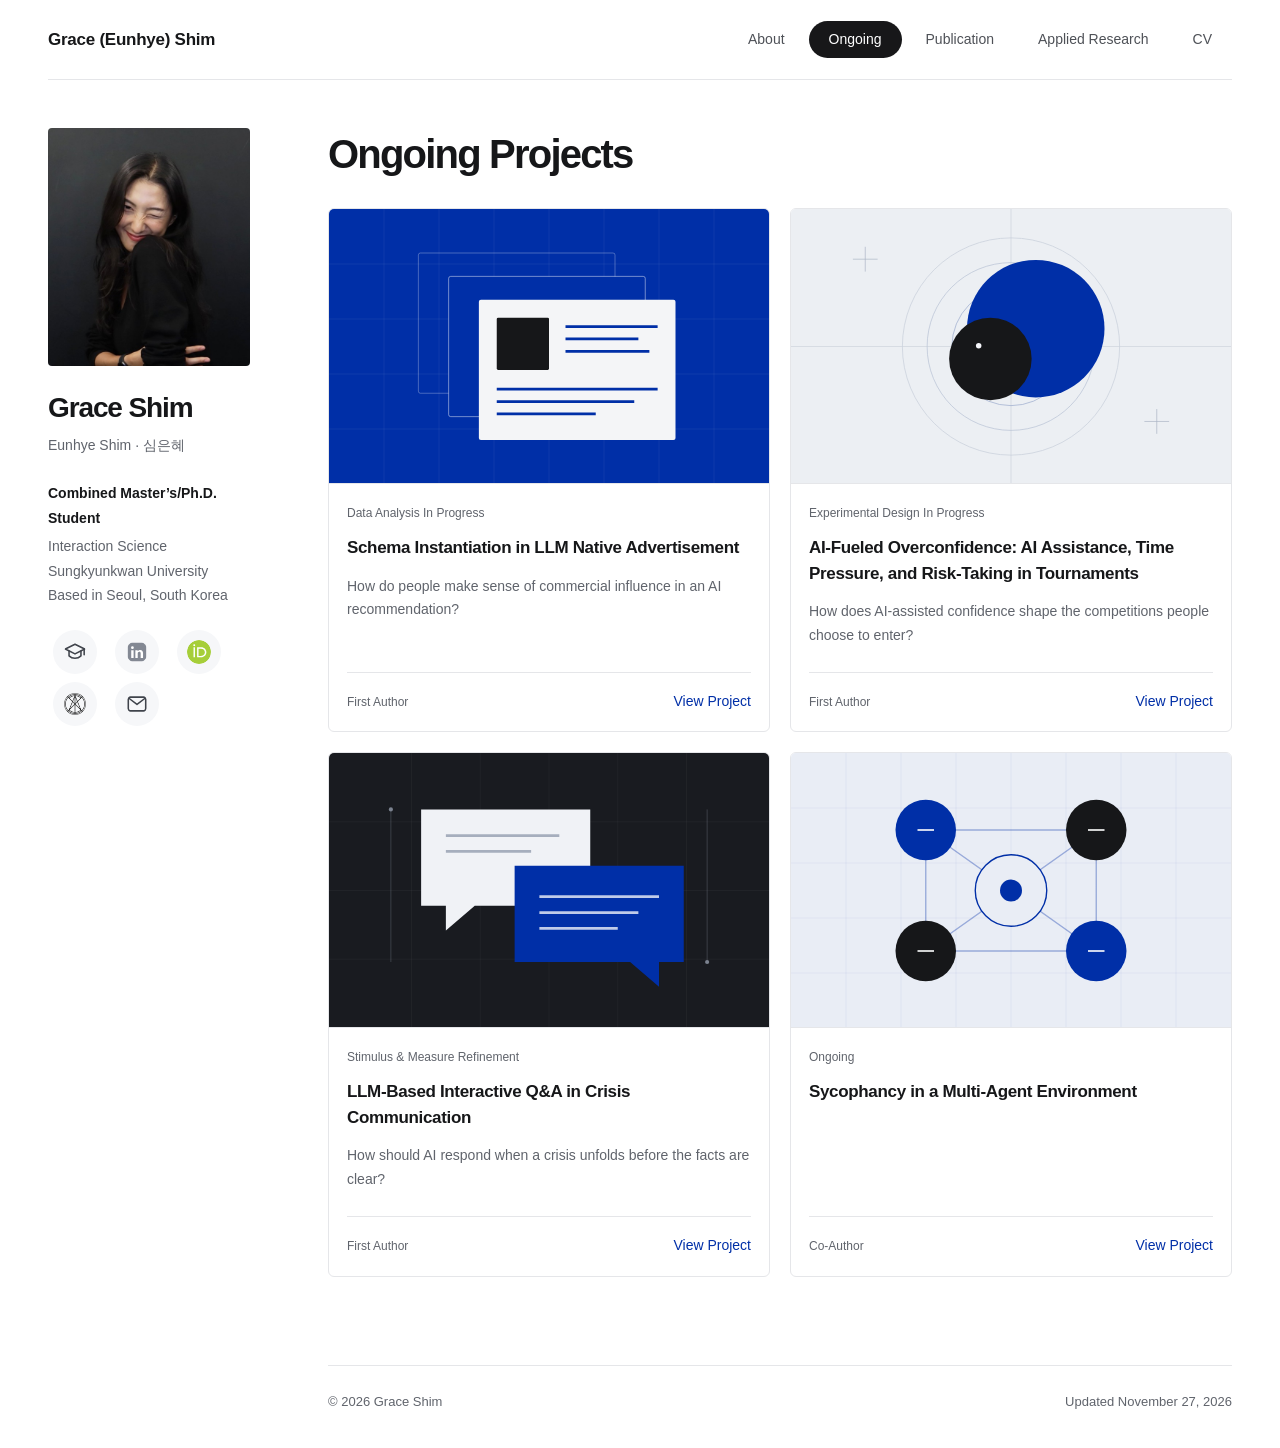
==== commit a7c8f913: "Standardize headings and action labels across research pages" ====
--- a/ongoing.html
+++ b/ongoing.html
@@ -3,12 +3,12 @@
 <meta name="description" content="Grace (Eunhye) Shim — Combined Master’s/Ph.D. Student in Interaction Science at Sungkyunkwan University. Research and publications.">
 <meta name="color-scheme" content="light"><title>Ongoing Projects · Grace Shim</title>
 <link rel="icon" href="assets/favicon.svg" type="image/svg+xml">
-<link rel="stylesheet" href="assets/style.css?v=24a36fdd7188"><script defer src="assets/analytics.js?v=6066d4ee3aa5" data-analytics
+<link rel="stylesheet" href="assets/style.css?v=efd84f9d859a"><script defer src="assets/analytics.js?v=6066d4ee3aa5" data-analytics
       data-measurement-id="G-3YJT2VN86Y" data-allowed-hosts="[&quot;grace807.github.io&quot;]"
-      data-page-id="ongoing" data-page-section="ongoing"></script><script defer src="assets/site.js?v=59429a5bbf09"></script></head>
-<body data-page="ongoing"><a class="skip-link" href="#main">Skip to content</a>
+      data-page-id="ongoing" data-page-section="ongoing"></script><script defer src="assets/site.js?v=40dd83af4492"></script></head>
+<body data-page="ongoing"><a class="skip-link" href="#main">Skip To Content</a>
 <div class="site-shell"><header class="topbar"><a class="wordmark" href="index.html">Grace (Eunhye) Shim</a>
-<button class="menu-toggle" type="button" aria-label="Main menu" aria-controls="primary-nav" aria-expanded="false" hidden>
+<button class="menu-toggle" type="button" aria-label="Main Menu" aria-controls="primary-nav" aria-expanded="false" hidden>
   <svg width="24" height="24" viewBox="0 0 24 24" fill="none" stroke="currentColor" stroke-width="1.7" stroke-linecap="round" aria-hidden="true">
     <path class="menu-bars" d="M3 6h18 M3 12h18 M3 18h18"/><path class="menu-cross" d="m5 5 14 14 M19 5 5 19"/>
   </svg>
@@ -20,40 +20,40 @@
 <p class="profile-role">Combined Master’s/Ph.D. Student</p><p class="affiliation">Interaction Science<br>Sungkyunkwan University<br>Based in Seoul, South Korea</p>
 <div class="profile-links"><a class="profile-google_scholar" href="https://scholar.google.com/citations?user=8Ap1jGoAAAAJ&amp;hl=ko&amp;oi=ao" aria-label="Google Scholar" data-track-event="profile_link_click" data-track-link-id="google_scholar"><svg viewBox="0 0 24 24" width="44" height="44" fill="none" stroke="currentColor" stroke-width="1.7" stroke-linecap="round" stroke-linejoin="round" aria-hidden="true" focusable="false"><path d="M1.5 8.8 12 3.5l10.5 5.3L12 14.1Z"/><path d="M5.5 11v5.2c3.5 3.5 9.5 3.5 13 0V11m3.5-2v6"/></svg><span class="profile-link-name" aria-hidden="true">Google Scholar</span></a><button class="profile-linkedin" type="button" disabled aria-label="LinkedIn (not linked yet)"><svg viewBox="0 0 24 24" width="44" height="44" fill="none" stroke="currentColor" stroke-width="1.7" stroke-linecap="round" stroke-linejoin="round" aria-hidden="true" focusable="false"><rect x="2" y="2" width="20" height="20" rx="2" fill="currentColor" stroke="none"/><g fill="white" stroke="none"><circle cx="7" cy="7.3" r="1.5"/><path d="M5.7 10h2.6v8.5H5.7zm4.5 0h2.5v1.2c.6-.9 1.5-1.5 2.8-1.5 2.2 0 3.1 1.4 3.1 3.6v5.2H16v-4.8c0-1.2-.4-1.9-1.5-1.9s-1.7.8-1.7 2.1v4.6h-2.6z"/></g></svg><span class="profile-link-name" aria-hidden="true">LinkedIn</span></button><a class="profile-orcid" href="https://orcid.org/0009-0001-8136-0627" aria-label="ORCID" data-track-event="profile_link_click" data-track-link-id="orcid"><img class="profile-logo orcid-logo" src="assets/logos/orcid-id.svg" width="72" height="72" alt=""><span class="profile-link-name" aria-hidden="true">ORCID</span></a><a class="profile-axis_lab" href="https://www.axislabskku.com/members/eunhye-shim" aria-label="AXIS Lab" data-track-event="profile_link_click" data-track-link-id="axis_lab"><img class="profile-logo axis-logo" src="assets/logos/axis-lab.png?v=41e75b4dadca" width="681" height="681" alt=""><span class="profile-link-name" aria-hidden="true">AXIS Lab</span></a><a class="profile-email" href="mailto:eunhyeshim807@gmail.com" aria-label="Email" data-track-event="profile_link_click" data-track-link-id="email"><svg viewBox="0 0 24 24" width="44" height="44" fill="none" stroke="currentColor" stroke-width="1.7" stroke-linecap="round" stroke-linejoin="round" aria-hidden="true" focusable="false"><rect x="2.5" y="4.5" width="19" height="15" rx="2.4"/><path d="m3.5 6 8.5 6.5L20.5 6"/></svg><span class="profile-link-name" aria-hidden="true">Email</span></a></div>
       <div class="email-feedback"><p role="status"></p>
-        <input type="text" readonly hidden aria-label="Email address" value="eunhyeshim807@gmail.com"></div>
+        <input type="text" readonly hidden aria-label="Email Address" value="eunhyeshim807@gmail.com"></div>
 </aside>
 <div class="content-column">
 <main id="main" tabindex="-1"><h1>Ongoing Projects</h1>
       <div class="portfolio-grid"><article class="portfolio-card">
           <a class="project-card-link" href="research/llm-advertising.html" aria-labelledby="card-llm-advertising" data-track-event="project_open" data-track-content-id="llm-advertising" data-track-content-type="ongoing">
             <div class="project-cover"><img src="assets/research/llm-advertising.svg" alt="" width="640" height="400" loading="lazy" decoding="async"></div>
-            <div class="project-card-body"><p class="portfolio-meta">Data analysis in progress</p>
+            <div class="project-card-body"><p class="portfolio-meta">Data Analysis In Progress</p>
               <h2 id="card-llm-advertising">Schema Instantiation in LLM Native Advertisement</h2><p class="project-teaser">How do people make sense of commercial influence in an AI recommendation?</p>
-              <div class="portfolio-bottom"><span>First author</span><span class="project-cta">View project</span></div>
+              <div class="portfolio-bottom"><span>First Author</span><span class="project-cta">View Project</span></div>
             </div>
           </a></article><article class="portfolio-card">
           <a class="project-card-link" href="research/ai-overconfidence.html" aria-labelledby="card-ai-overconfidence" data-track-event="project_open" data-track-content-id="ai-overconfidence" data-track-content-type="ongoing">
             <div class="project-cover"><img src="assets/research/ai-overconfidence.svg" alt="" width="640" height="400" loading="lazy" decoding="async"></div>
-            <div class="project-card-body"><p class="portfolio-meta">Experimental design in progress</p>
+            <div class="project-card-body"><p class="portfolio-meta">Experimental Design In Progress</p>
               <h2 id="card-ai-overconfidence">AI-Fueled Overconfidence: AI Assistance, Time Pressure, and Risk-Taking in Tournaments</h2><p class="project-teaser">How does AI-assisted confidence shape the competitions people choose to enter?</p>
-              <div class="portfolio-bottom"><span>First author</span><span class="project-cta">View project</span></div>
+              <div class="portfolio-bottom"><span>First Author</span><span class="project-cta">View Project</span></div>
             </div>
           </a></article><article class="portfolio-card">
           <a class="project-card-link" href="research/crisis-communication.html" aria-labelledby="card-crisis-communication" data-track-event="project_open" data-track-content-id="crisis-communication" data-track-content-type="ongoing">
             <div class="project-cover"><img src="assets/research/crisis-communication.svg" alt="" width="640" height="400" loading="lazy" decoding="async"></div>
-            <div class="project-card-body"><p class="portfolio-meta">Stimulus &amp; measure refinement</p>
+            <div class="project-card-body"><p class="portfolio-meta">Stimulus &amp; Measure Refinement</p>
               <h2 id="card-crisis-communication">LLM-Based Interactive Q&amp;A in Crisis Communication</h2><p class="project-teaser">How should AI respond when a crisis unfolds before the facts are clear?</p>
-              <div class="portfolio-bottom"><span>First author</span><span class="project-cta">View project</span></div>
+              <div class="portfolio-bottom"><span>First Author</span><span class="project-cta">View Project</span></div>
             </div>
           </a></article><article class="portfolio-card">
           <a class="project-card-link" href="research/multi-agent-sycophancy.html" aria-labelledby="card-multi-agent-sycophancy" data-track-event="project_open" data-track-content-id="multi-agent-sycophancy" data-track-content-type="ongoing">
             <div class="project-cover"><img src="assets/research/multi-agent-sycophancy.svg" alt="" width="640" height="400" loading="lazy" decoding="async"></div>
             <div class="project-card-body"><p class="portfolio-meta">Ongoing</p>
               <h2 id="card-multi-agent-sycophancy">Sycophancy in a Multi-Agent Environment</h2>
-              <div class="portfolio-bottom"><span>Co-author</span><span class="project-cta">View project</span></div>
+              <div class="portfolio-bottom"><span>Co-Author</span><span class="project-cta">View Project</span></div>
             </div>
           </a></article></div></main>
 <footer><span>© 2026 Grace Shim</span><span class="footer-updated">Updated November 27, 2026</span></footer></div></div></div><dialog id="cv-dialog" aria-labelledby="cv-title" aria-describedby="cv-description">
-      <h2 id="cv-title">Curriculum vitae</h2>
+      <h2 id="cv-title">Curriculum Vitae</h2>
       <p id="cv-description">A downloadable CV will be available soon.</p><div class="cv-actions">
       <form method="dialog"><button class="cv-close" autofocus>Close</button></form></div></dialog></body></html>
--- a/assets/style.css
+++ b/assets/style.css
@@ -101,7 +101,6 @@
 .profile-role { font-size: .875rem; font-weight: 550; margin-bottom: 4px; }
 .affiliation { color: var(--muted); font-size: .875rem; line-height: 1.75; margin-bottom: 22px; }
 .profile-links { display: grid; grid-template-columns: repeat(3, minmax(44px, 54px)); gap: 8px; }
-.profile-links .profile-axis_lab { grid-column: 1; }
 .profile-links :is(a, button) { position: relative; display: grid; justify-items: center; align-content: start; color: #40444c; text-decoration: none; border-radius: 8px; }
 .profile-links button { padding: 0; border: 0; background: transparent; }
 .profile-links button:disabled { color: #838893; cursor: default; }
@@ -330,7 +329,7 @@
   .also-known { grid-column: 2; margin-bottom: 9px; font-size: .8125rem; }
   .profile-role { grid-column: 2; margin-bottom: 3px; }
   .affiliation { grid-column: 2; font-size: .8125rem; margin: 0; }
-  .profile-links { grid-column: 1/-1; grid-template-columns: repeat(3, minmax(0, 76px)); margin-top: 21px; row-gap: 12px; }
+  .profile-links { grid-column: 1/-1; grid-template-columns: repeat(5, minmax(0, 76px)); column-gap: clamp(2px, 1vw, 8px); margin-top: 21px; }
   .profile-links :is(a, button) { gap: 3px; }
   .profile-links :is(a, button) .profile-link-name { position: static; transform: none; padding: 0; visibility: visible; white-space: normal; text-align: center; line-height: 1.3; background: transparent; color: inherit; }
   .section { margin-top: 44px; }
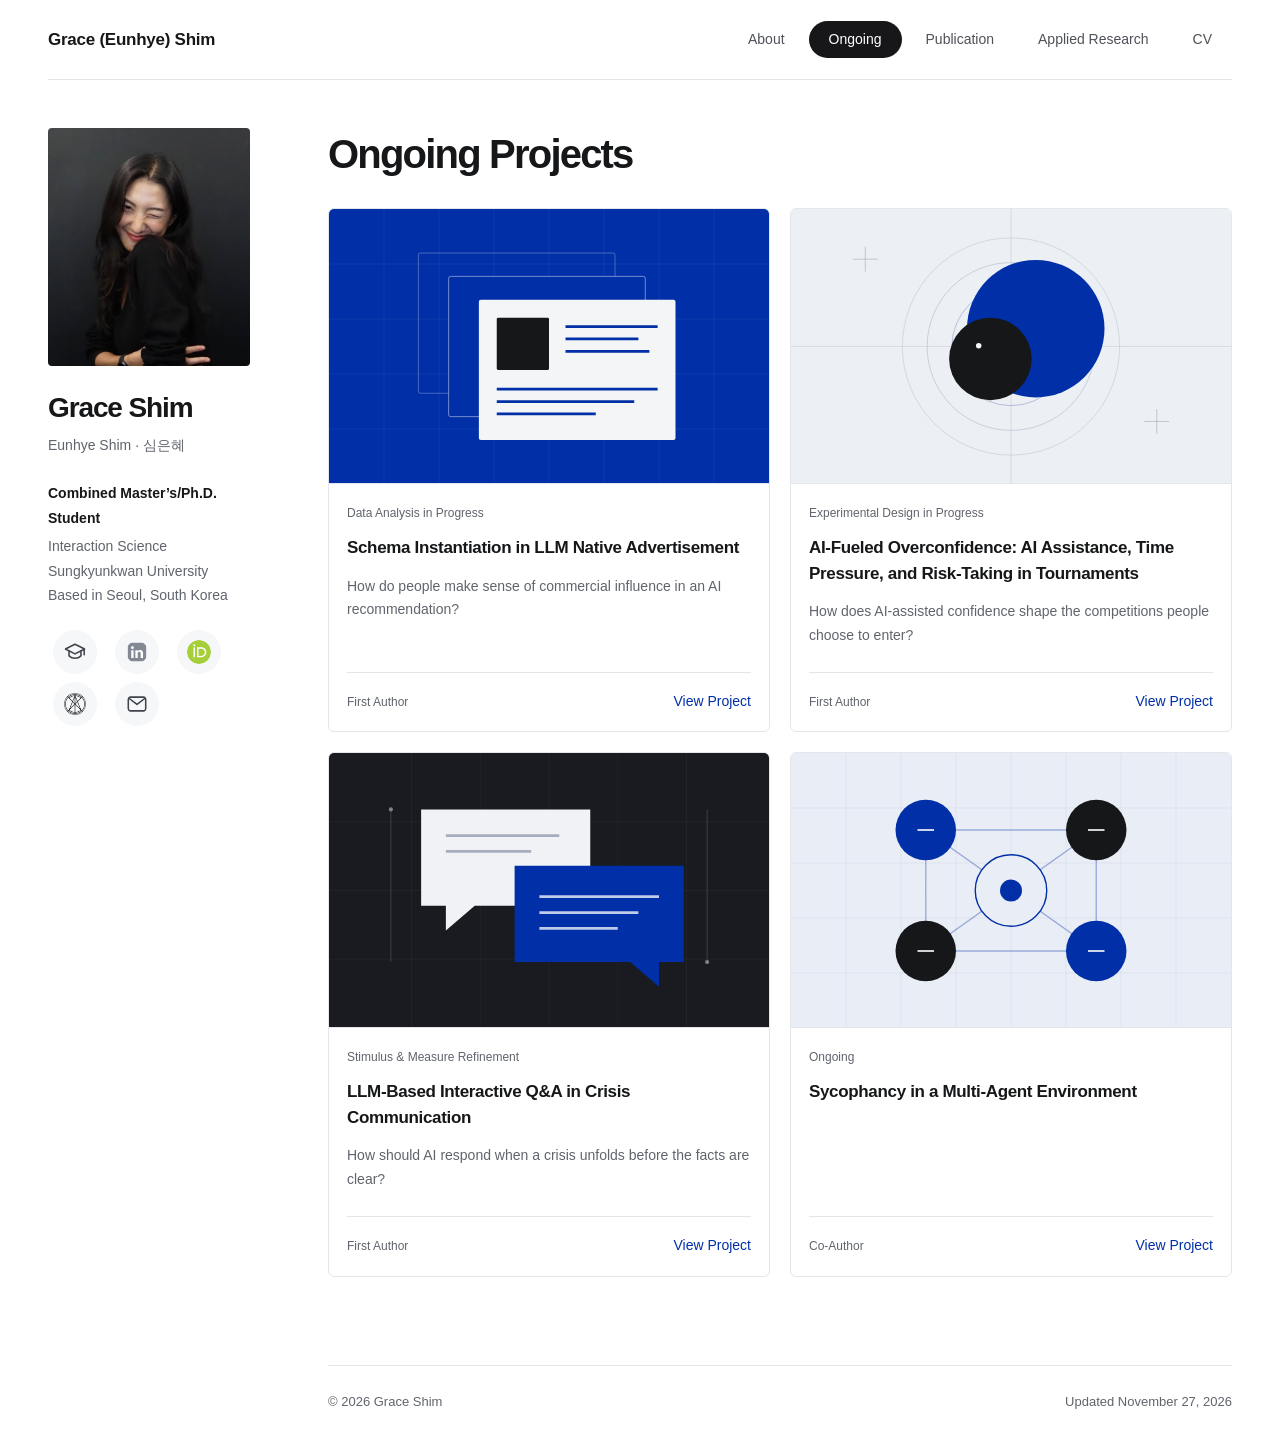
==== commit 1ab47a32: "Lowercase short connecting words within UI titles" ====
--- a/ongoing.html
+++ b/ongoing.html
@@ -6,7 +6,7 @@
 <link rel="stylesheet" href="assets/style.css?v=efd84f9d859a"><script defer src="assets/analytics.js?v=6066d4ee3aa5" data-analytics
       data-measurement-id="G-3YJT2VN86Y" data-allowed-hosts="[&quot;grace807.github.io&quot;]"
       data-page-id="ongoing" data-page-section="ongoing"></script><script defer src="assets/site.js?v=40dd83af4492"></script></head>
-<body data-page="ongoing"><a class="skip-link" href="#main">Skip To Content</a>
+<body data-page="ongoing"><a class="skip-link" href="#main">Skip to Content</a>
 <div class="site-shell"><header class="topbar"><a class="wordmark" href="index.html">Grace (Eunhye) Shim</a>
 <button class="menu-toggle" type="button" aria-label="Main Menu" aria-controls="primary-nav" aria-expanded="false" hidden>
   <svg width="24" height="24" viewBox="0 0 24 24" fill="none" stroke="currentColor" stroke-width="1.7" stroke-linecap="round" aria-hidden="true">
@@ -27,14 +27,14 @@
       <div class="portfolio-grid"><article class="portfolio-card">
           <a class="project-card-link" href="research/llm-advertising.html" aria-labelledby="card-llm-advertising" data-track-event="project_open" data-track-content-id="llm-advertising" data-track-content-type="ongoing">
             <div class="project-cover"><img src="assets/research/llm-advertising.svg" alt="" width="640" height="400" loading="lazy" decoding="async"></div>
-            <div class="project-card-body"><p class="portfolio-meta">Data Analysis In Progress</p>
+            <div class="project-card-body"><p class="portfolio-meta">Data Analysis in Progress</p>
               <h2 id="card-llm-advertising">Schema Instantiation in LLM Native Advertisement</h2><p class="project-teaser">How do people make sense of commercial influence in an AI recommendation?</p>
               <div class="portfolio-bottom"><span>First Author</span><span class="project-cta">View Project</span></div>
             </div>
           </a></article><article class="portfolio-card">
           <a class="project-card-link" href="research/ai-overconfidence.html" aria-labelledby="card-ai-overconfidence" data-track-event="project_open" data-track-content-id="ai-overconfidence" data-track-content-type="ongoing">
             <div class="project-cover"><img src="assets/research/ai-overconfidence.svg" alt="" width="640" height="400" loading="lazy" decoding="async"></div>
-            <div class="project-card-body"><p class="portfolio-meta">Experimental Design In Progress</p>
+            <div class="project-card-body"><p class="portfolio-meta">Experimental Design in Progress</p>
               <h2 id="card-ai-overconfidence">AI-Fueled Overconfidence: AI Assistance, Time Pressure, and Risk-Taking in Tournaments</h2><p class="project-teaser">How does AI-assisted confidence shape the competitions people choose to enter?</p>
               <div class="portfolio-bottom"><span>First Author</span><span class="project-cta">View Project</span></div>
             </div>
